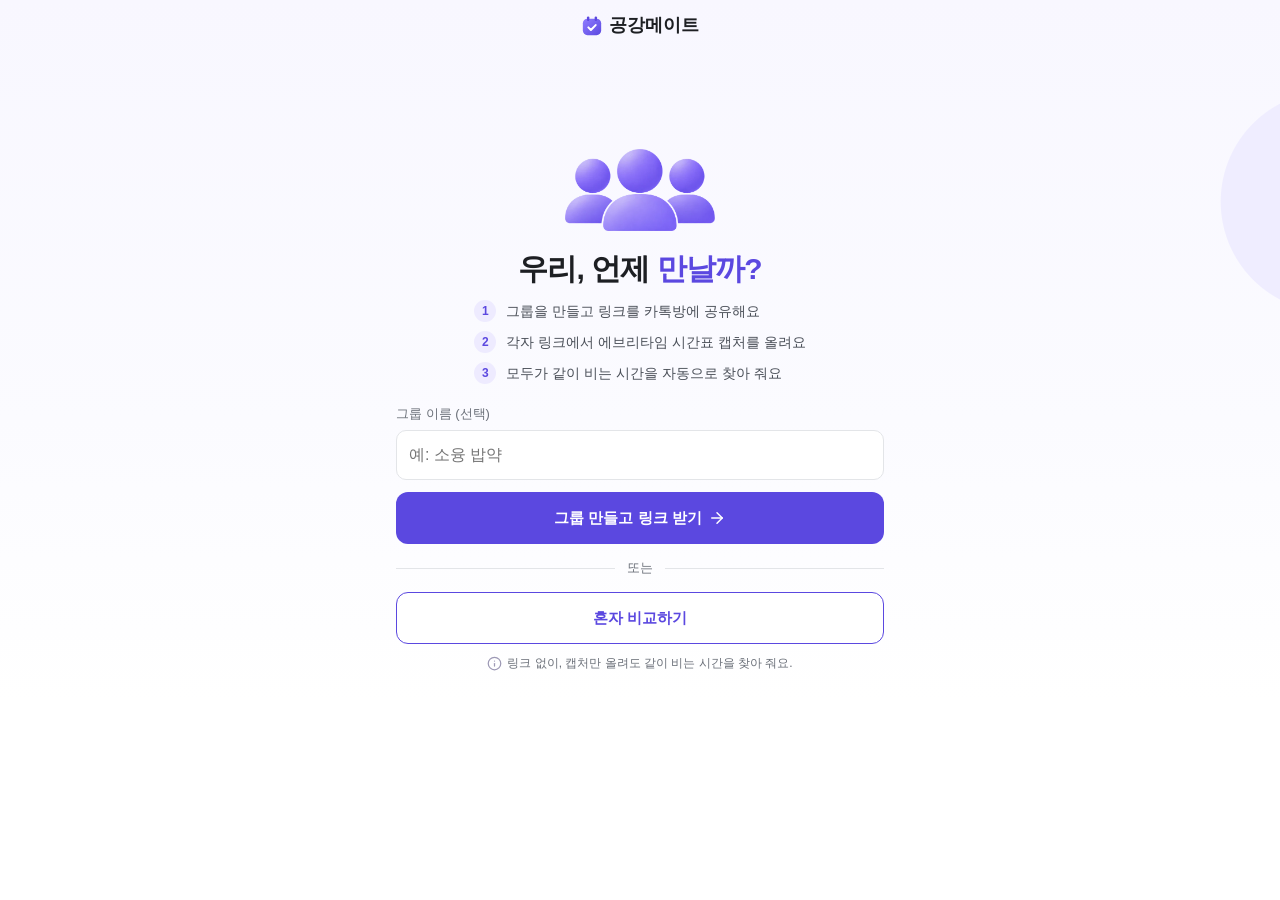
==== public/index.html @ 92b5981f "혼자 비교하기 처음으로 버튼 삭제" ====
<!DOCTYPE html>
<html lang="ko">
<head>
  <meta charset="utf-8">
  <meta name="viewport" content="width=device-width, initial-scale=1, viewport-fit=cover">
  <meta name="theme-color" content="#ffffff">
  <meta property="og:title" content="공강메이트">
  <meta property="og:description" content="각자 에브리타임 시간표 캡처를 올리면 같이 비는 시간을 찾아 줘요.">
  <title>공강메이트</title>
  <link rel="icon" href="data:,">
  <link rel="stylesheet" href="style.css">
</head>
<body>
  <header class="app-header">
    <h1><a href="/" class="home-link">
      <svg class="logo" viewBox="0 0 24 24" width="22" height="22" aria-hidden="true"><defs><linearGradient id="lg" x1="0" y1="0" x2="1" y2="1"><stop offset="0" stop-color="#8f7dff"/><stop offset="1" stop-color="#5b48e0"/></linearGradient></defs><rect x="2" y="4" width="20" height="18" rx="5" fill="url(#lg)"/><rect x="6.5" y="1.5" width="2.6" height="5" rx="1.3" fill="#5b48e0"/><rect x="14.9" y="1.5" width="2.6" height="5" rx="1.3" fill="#5b48e0"/><path d="M8 13.5l2.8 2.8L16 11" fill="none" stroke="#fff" stroke-width="2.2" stroke-linecap="round" stroke-linejoin="round"/></svg>
      공강메이트</a></h1>
  </header>

  <main>
    <!-- 첫 화면: 그룹 만들기 -->
    <section id="step-home" class="step" hidden>
      <div class="hero">
        <div class="hero-art" aria-hidden="true">
          <img src="img/hero-people.webp" alt="" width="260" height="144">
        </div>
        <h2>우리, 언제 <em>만날까?</em></h2>
        <ol class="steps">
          <li><b>1</b><span>그룹을 만들고 링크를 카톡방에 공유해요</span></li>
          <li><b>2</b><span>각자 링크에서 에브리타임 시간표 캡처를 올려요</span></li>
          <li><b>3</b><span>모두가 같이 비는 시간을 자동으로 찾아 줘요</span></li>
        </ol>
      </div>

      <label class="field">
        <span>그룹 이름 (선택)</span>
        <input id="group-name" maxlength="30" placeholder="예: 소융 밥약">
      </label>
      <button id="create-group" class="btn btn-primary btn-arrow" type="button">그룹 만들고 링크 받기
        <svg width="18" height="18" aria-hidden="true"><use href="img/icons.svg#arrow-right"/></svg>
      </button>
      <p id="home-error" class="error-text" hidden></p>
      <div class="or" aria-hidden="true"><span>또는</span></div>
      <button id="solo-start" class="btn btn-outline" type="button">혼자 비교하기</button>
      <p class="note note-info solo-note">
        <svg width="15" height="15" aria-hidden="true"><use href="img/icons.svg#info"/></svg>
        링크 없이, 캡처만 올려도 같이 비는 시간을 찾아 줘요.
      </p>
    </section>

    <!-- 그룹 결과: 주간 시간표가 메인 -->
    <section id="step-group" class="step" hidden>
      <div id="group-head" class="group-head"></div>
      <div id="my-action"></div>
      <div id="group-result"></div>
    </section>

    <!-- 혼자 비교: 저장 없이 이 화면에서만 -->
    <section id="step-solo" class="step" hidden>
      <div class="group-head">
        <div>
          <h2>혼자 비교하기</h2>
          <p class="sub" id="solo-sub" hidden></p>
        </div>
      </div>
      <div id="solo-action"></div>
      <ul id="solo-people" class="chips"></ul>
      <div id="solo-result"></div>
    </section>

    <!-- 시간표 올리기 -->
    <section id="step-join" class="step" hidden>
      <h2 class="page-title" id="join-title">내 시간표 올리기</h2>
      <label class="field">
        <span id="join-name-label">내 이름</span>
        <input id="join-name" maxlength="20" placeholder="친구들이 알아볼 이름">
      </label>
      <label class="upload-box" for="join-file">
        <strong id="join-file-label">내 시간표 캡처 선택</strong>
        <span>에브리타임 시간표 탭을 캡처해서 올려 주세요</span>
        <input id="join-file" type="file" accept="image/*" hidden>
      </label>
      <p class="note note-info">
        <svg width="15" height="15" aria-hidden="true"><use href="img/icons.svg#info"/></svg>
        캡처는 인식에만 쓰고 저장하지 않아요.
      </p>
      <img id="join-preview" class="join-preview" alt="선택한 캡처" hidden>
      <p id="join-error" class="error-text" hidden></p>
      <div class="bottom-bar two">
        <button class="btn btn-ghost" type="button" id="join-cancel">취소</button>
        <button id="join-next" class="btn btn-primary" type="button">인식하기</button>
      </div>
    </section>

    <!-- 인식 결과 확인·수정 -->
    <section id="step-review" class="step" hidden>
      <div id="review-panel"></div>
      <div id="review-error" class="review-error" hidden></div>
      <div class="bottom-bar two">
        <button id="review-back" class="btn btn-ghost" type="button">이전</button>
        <button id="review-next" class="btn btn-primary" type="button">그룹에 저장</button>
      </div>
    </section>
  </main>

  <script src="app.js"></script>
</body>
</html>
---- public/style.css ----
:root {
  --bg: #ffffff;
  --surface: #f6f7f9;
  --line: #e3e5e8;
  --text: #1d1f23;
  --muted: #6b7079;
  --accent: #5b48e0;
  --accent-soft: #eeebff;
  --warn: #e8a400;
  --warn-soft: #fff3cf;
  --danger: #d6336c;
  --hour: 44px;
  --radius: 12px;
}

* { box-sizing: border-box; }
[hidden] { display: none !important; }

body {
  margin: 0;
  background: var(--bg);
  color: var(--text);
  font-family: -apple-system, BlinkMacSystemFont, "Apple SD Gothic Neo", "Pretendard", "Noto Sans KR", sans-serif;
  font-size: 15px;
  line-height: 1.5;
  -webkit-text-size-adjust: 100%;
  word-break: keep-all;
  overflow-wrap: anywhere;
}

main, .app-header { max-width: 520px; margin: 0 auto; padding: 0 16px; }
main { padding-bottom: 100px; }

.app-header {
  position: sticky; top: 0; z-index: 5;
  background: var(--bg);
  display: flex; align-items: center; justify-content: space-between;
  padding-top: 12px; padding-bottom: 12px;
  border-bottom: 1px solid var(--line);
}
.app-header h1 { margin: 0; font-size: 18px; }

.lead { margin: 16px 0; }
.note { color: var(--muted); font-size: 13px; text-align: center; }
.error-text { color: var(--danger); font-size: 14px; }

/* 버튼 */
.btn {
  display: block; width: 100%;
  padding: 14px 16px; border-radius: var(--radius);
  border: 1px solid transparent; font: inherit; font-weight: 600;
  cursor: pointer;
}
.btn:disabled { opacity: .4; cursor: default; }
.btn-primary { background: var(--accent); color: #fff; }
.btn-ghost { background: var(--surface); color: var(--text); }
.btn-small { display: inline-block; width: auto; padding: 6px 12px; font-size: 13px; font-weight: 500; }
.icon-btn {
  border: none; background: none; color: var(--muted);
  font: inherit; font-size: 13px; padding: 6px 8px; cursor: pointer;
}
.icon-btn.danger { color: var(--danger); }

.bottom-bar {
  position: fixed; left: 0; right: 0; bottom: 0; z-index: 5;
  max-width: 520px; margin: 0 auto;
  padding: 12px 16px calc(12px + env(safe-area-inset-bottom));
  background: linear-gradient(to top, var(--bg) 75%, rgba(255,255,255,0));
}
.bottom-bar.two { display: grid; grid-template-columns: 1fr 2fr; gap: 8px; }

/* 1단계 */
.upload-box {
  display: flex; flex-direction: column; align-items: center; gap: 4px;
  padding: 24px; border: 2px dashed var(--line); border-radius: var(--radius);
  background: var(--surface); cursor: pointer; text-align: center;
}
.upload-box span { color: var(--muted); font-size: 13px; }

.alert {
  padding: 10px 12px; border-radius: 10px; margin-bottom: 10px; font-size: 14px;
  background: var(--warn-soft);
}
.alert.error { background: #fde4ec; }
.alert ul { margin: 0; padding-left: 18px; }

.row-inline { display: flex; align-items: center; justify-content: space-between; gap: 8px; margin: 12px 0 8px; }
.row-inline h2, .section-title { font-size: 15px; margin: 0; }
.section-title { margin: 20px 0 8px; }
select, input[type="time"] {
  font: inherit; font-size: 14px; padding: 6px 8px;
  border: 1px solid var(--line); border-radius: 8px; background: var(--bg); color: var(--text);
}

/* 수업 목록 (To-Do 패턴) */
.class-list { list-style: none; margin: 0; padding: 0; display: grid; gap: 6px; }
.class-row {
  display: grid;
  grid-template-columns: 8px 1fr auto 1fr auto;
  grid-template-areas:
    "sw day day day del"
    "sw start sep end end";
  align-items: center; gap: 6px 8px;
  padding: 8px 10px; border: 1px solid var(--line); border-radius: 10px;
}
.class-row.invalid { border-color: var(--danger); }
.class-row .swatch { grid-area: sw; width: 8px; align-self: stretch; border-radius: 3px; }
.class-row select { grid-area: day; justify-self: start; }
.class-row .icon-btn { grid-area: del; }
.class-row .t-start { grid-area: start; }
.class-row .sep { grid-area: sep; }
.class-row .t-end { grid-area: end; }
.class-row input[type="time"] { width: 100%; min-width: 0; }
.class-row .sep { color: var(--muted); }
.empty { color: var(--muted); font-size: 14px; padding: 8px 0; }

/* 시간표 그리드 */
.tt {
  display: grid;
  grid-template-columns: 30px repeat(var(--days, 5), 1fr);
  border: 1px solid var(--line); border-radius: var(--radius); overflow: hidden;
  font-size: 11px; background: var(--bg);
}
.tt-head { text-align: center; padding: 6px 0; color: var(--muted); border-bottom: 1px solid var(--line); background: var(--surface); }
.tt-times, .tt-col {
  position: relative; height: calc(var(--hour) * var(--hours, 9));
  background-image: linear-gradient(var(--line) 1px, transparent 1px);
  background-size: 100% var(--hour);
}
.tt-col { border-left: 1px solid var(--line); }
.tt-times span { position: absolute; right: 4px; color: var(--muted); transform: translateY(2px); }
.tt-block {
  position: absolute; left: 2px; right: 2px;
  border-radius: 5px; padding: 2px 3px; overflow: hidden;
  color: #fff; font-size: 10px; line-height: 1.25;
}

.loading { padding: 24px 0; text-align: center; color: var(--muted); }

/* ---- 첫 화면 / 그룹 (F7) ---- */
.home-link { color: inherit; text-decoration: none; display: inline-flex; align-items: center; gap: 6px; }
.logo { flex: none; }
/* 첫 화면: 가운데 정렬, 세로로 여유 있게 */
#step-home { min-height: calc(100svh - 150px); display: flex; flex-direction: column; justify-content: center; padding-bottom: 40px; }
.hero { text-align: center; padding: 8px 0 4px; }
.hero-art { position: relative; width: 150px; margin: 0 auto 18px; }
.hero-art img { display: block; width: 100%; height: auto; }
.hero h2 { margin: 0 0 12px; font-size: 30px; line-height: 1.3; letter-spacing: -0.03em; }
.hero h2 em { font-style: normal; color: var(--accent); }
.steps { list-style: none; margin: 0 auto; padding: 0; display: grid; gap: 9px; width: fit-content; max-width: 100%; text-align: left; }
.steps li { display: flex; align-items: center; gap: 10px; color: #4a4f58; font-size: 14px; line-height: 1.4; }
.steps b {
  flex: none; width: 22px; height: 22px; border-radius: 50%;
  display: inline-flex; align-items: center; justify-content: center;
  background: var(--accent-soft); color: var(--accent); font-size: 12px;
}

.page-title { font-size: 18px; margin: 18px 0 12px; }

.field { display: grid; gap: 6px; margin: 16px 0 12px; font-size: 13px; color: var(--muted); }
.field input {
  font: inherit; font-size: 16px; color: var(--text);
  padding: 12px; border: 1px solid var(--line); border-radius: 10px;
}
.group-head { display: flex; justify-content: space-between; align-items: center; gap: 12px; padding: 16px 0 4px; }
.group-head h2 { margin: 0; font-size: 20px; }
.group-head .sub { margin: 4px 0 0; color: var(--muted); font-size: 13px; }

#my-action { margin: 12px 0 4px; }
.empty-box { margin: 12px 0; padding: 24px 16px; text-align: center; color: var(--muted); background: var(--surface); border-radius: var(--radius); font-size: 14px; }

.badge { font-size: 11px; padding: 1px 8px; border-radius: 999px; background: var(--accent); color: #fff; }

.join-preview { display: block; width: 120px; margin: 12px auto 0; border-radius: 10px; border: 1px solid var(--line); }

.review-error { margin: 12px 0; padding: 12px; border-radius: 10px; background: #fde4ec; color: var(--danger); font-size: 14px; }
.review-error p { margin: 0 0 8px; }
.review-error p:last-child { margin-bottom: 0; }
.conflict-actions { display: grid; gap: 6px; }
.conflict-actions .btn { width: 100%; }


.badge { font-size: 11px; padding: 1px 8px; border-radius: 999px; background: var(--accent); color: #fff; }
.alert p { margin: 0; }
.alert .row-inline { margin: 8px 0 0; }
.sub { color: var(--muted); font-size: 13px; }

/* ---- 결과 그리드: 30분 눈금, 칸 안에 이름 ---- */
.tt.tall { --hour: 64px; }
.tt.tall .tt-col {
  background-image:
    linear-gradient(var(--line) 1px, transparent 1px),
    linear-gradient(#f0f1f3 1px, transparent 1px);
  background-size: 100% var(--hour), 100% calc(var(--hour) / 2);
}
.tt-block.slot {
  display: flex; flex-direction: column; gap: 0; align-items: flex-start;
  font: inherit; font-size: 10.5px; line-height: 1.3; text-align: left;
  padding: 3px 4px; cursor: pointer; border: 1px solid var(--line);
}
.tt-block.slot span { max-width: 100%; overflow: hidden; text-overflow: ellipsis; white-space: nowrap; }
.tt-block.slot .count { font-size: 10px; font-weight: 600; opacity: .75; }
.tt-block.slot .more { opacity: .75; }
#group-result { margin-top: 14px; }
.result-rule { margin: 0 0 8px; font-size: 12.5px; color: var(--muted); }
.tt-block.mine { background: var(--accent-soft); border-color: var(--accent); color: var(--text); }
.tt-block.mine .me { font-weight: 700; color: var(--accent); }
.tt-block.other { background: var(--surface); color: var(--muted); }
.legend { display: flex; flex-wrap: wrap; gap: 12px; font-size: 12px; color: var(--muted); margin: 8px 0; }
.legend i { display: inline-block; width: 10px; height: 10px; border-radius: 2px; margin-right: 4px; vertical-align: -1px; }
.legend .l-mine { background: var(--accent-soft); border: 1px solid var(--accent); }
.legend .l-other { background: var(--surface); border: 1px solid var(--line); }
.legend-hint { margin-left: auto; }

/* ---- 구간 상세 팝업 ---- */
body.no-scroll { overflow: hidden; }
.modal {
  position: fixed; inset: 0; z-index: 50;
  display: flex; align-items: flex-end; justify-content: center;
  background: rgba(15, 17, 20, 0.45);
  opacity: 0; transition: opacity .14s ease;
}
.modal.open { opacity: 1; }
.modal-card {
  width: 100%; max-width: 520px; background: var(--bg);
  border-radius: 16px 16px 0 0; padding: 18px 18px calc(22px + env(safe-area-inset-bottom));
}
.modal-top { display: flex; justify-content: space-between; align-items: center; }
.modal-top h3 { margin: 0; font-size: 18px; }
.modal-close { border: none; background: var(--surface); width: 32px; height: 32px; border-radius: 50%; cursor: pointer; color: var(--text); display: inline-flex; align-items: center; justify-content: center; }
.modal-sub { margin: 4px 0 12px; color: var(--muted); font-size: 14px; }
.modal-names { list-style: none; margin: 0; padding: 0; display: flex; flex-wrap: wrap; gap: 6px; }
.modal-names li { padding: 6px 12px; border-radius: 999px; background: var(--surface); font-size: 14px; }
.modal-names li.me { background: var(--accent-soft); color: var(--accent); font-weight: 700; }

/* ---- 그룹 상단 버튼: 새로고침 + 링크 공유 ---- */
.head-actions { display: flex; align-items: center; gap: 6px; flex: none; }
.icon-round {
  width: 34px; height: 34px; border: none; border-radius: 50%;
  background: none; color: var(--muted); cursor: pointer;
  display: inline-flex; align-items: center; justify-content: center;
}
.icon-round:active { background: var(--surface); }
.icon-round.spin svg { animation: spin .6s linear infinite; }
@keyframes spin { to { transform: rotate(360deg); } }

.empty-box strong { display: block; color: var(--text); font-size: 15px; }
.empty-box p { margin: 4px 0 0; }
.empty-box .btn { margin-top: 14px; }

/* ---- 첫 화면: 위쪽만 옅은 파란빛 ---- */
body.home {
  background:
    radial-gradient(circle at 104% 24%, #efedff 0, #efedff 110px, transparent 111px),
    radial-gradient(circle at 108% 52%, #f2f0ff 0, #f2f0ff 70px, transparent 71px),
    linear-gradient(180deg, #f8f7ff 0, #fbfbff 420px, var(--bg) 700px);
  background-repeat: no-repeat;
}
body.home .app-header { background: transparent; border-bottom-color: transparent; position: static; justify-content: center; }

.btn-arrow { display: flex; align-items: center; justify-content: center; gap: 6px; }
#step-home .note { margin-top: 16px; font-size: 12px; }
.note-info { display: flex; align-items: center; justify-content: center; gap: 5px; }
.note-info svg { color: #9d99b5; flex: none; }

.btn-icon { display: inline-flex; align-items: center; gap: 6px; }

/* ---- 첫 화면 두 번째 선택지(혼자 비교하기), 이미지 저장 ---- */
#solo-action { margin: 12px 0 4px; }
#solo-result { margin-top: 14px; }
.chips { list-style: none; margin: 10px 0 0; padding: 0; display: flex; flex-wrap: wrap; gap: 6px; }
.chips li {
  display: inline-flex; align-items: center; gap: 6px;
  padding: 4px 4px 4px 12px; border-radius: 999px; background: var(--surface); font-size: 14px;
}
.chips .sub { font-size: 12px; }
.chips button {
  border: none; background: none; color: var(--muted); cursor: pointer;
  width: 24px; height: 24px; border-radius: 50%;
  display: inline-flex; align-items: center; justify-content: center;
}
.chips button:active { background: var(--line); }
.save-image { margin-top: 4px; }
.image-card { text-align: center; }
.image-card img { display: block; width: 100%; max-height: 62vh; object-fit: contain; margin: 12px 0 8px; border: 1px solid var(--line); border-radius: 10px; }
.image-card p { margin: 0; color: var(--muted); font-size: 13px; }
body.home main { padding-bottom: 32px; }
#step-home .solo-note { margin-top: 10px; }
.btn-outline { background: var(--bg); border-color: var(--accent); color: var(--accent); }
.or { display: flex; align-items: center; gap: 12px; margin: 14px 0; color: var(--muted); font-size: 13px; }
.or::before, .or::after { content: ''; flex: 1; height: 1px; background: var(--line); }
.footnote { margin: 10px 0 0; text-align: center; color: #9a9ea6; font-size: 12px; }
#step-join .note { margin: 10px 0 0; font-size: 12px; }
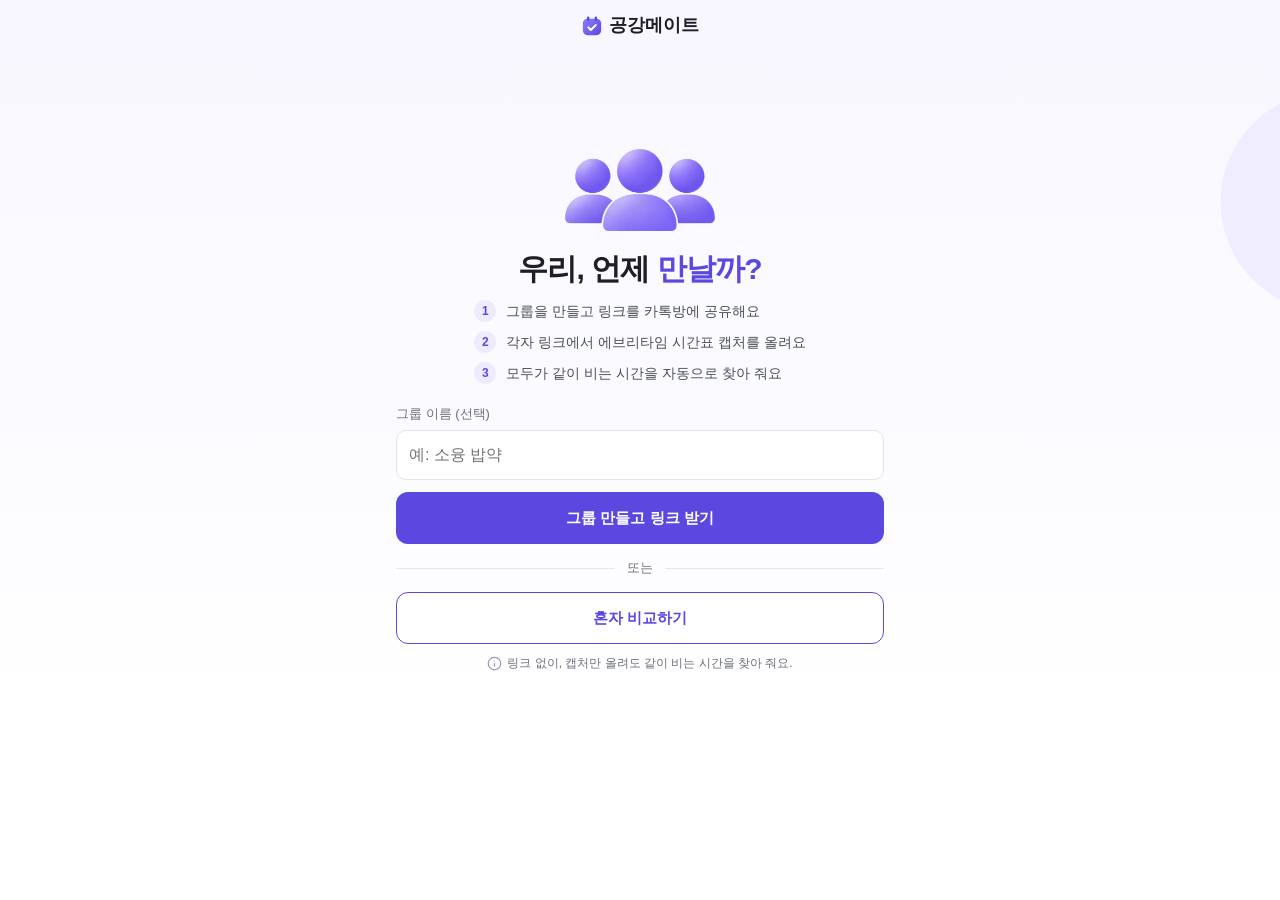
==== commit b7a5b1ec: "그룹 만들기 버튼 화살표 삭제" ====
--- a/public/index.html
+++ b/public/index.html
@@ -36,9 +36,7 @@
         <span>그룹 이름 (선택)</span>
         <input id="group-name" maxlength="30" placeholder="예: 소융 밥약">
       </label>
-      <button id="create-group" class="btn btn-primary btn-arrow" type="button">그룹 만들고 링크 받기
-        <svg width="18" height="18" aria-hidden="true"><use href="img/icons.svg#arrow-right"/></svg>
-      </button>
+      <button id="create-group" class="btn btn-primary" type="button">그룹 만들고 링크 받기</button>
       <p id="home-error" class="error-text" hidden></p>
       <div class="or" aria-hidden="true"><span>또는</span></div>
       <button id="solo-start" class="btn btn-outline" type="button">혼자 비교하기</button>
